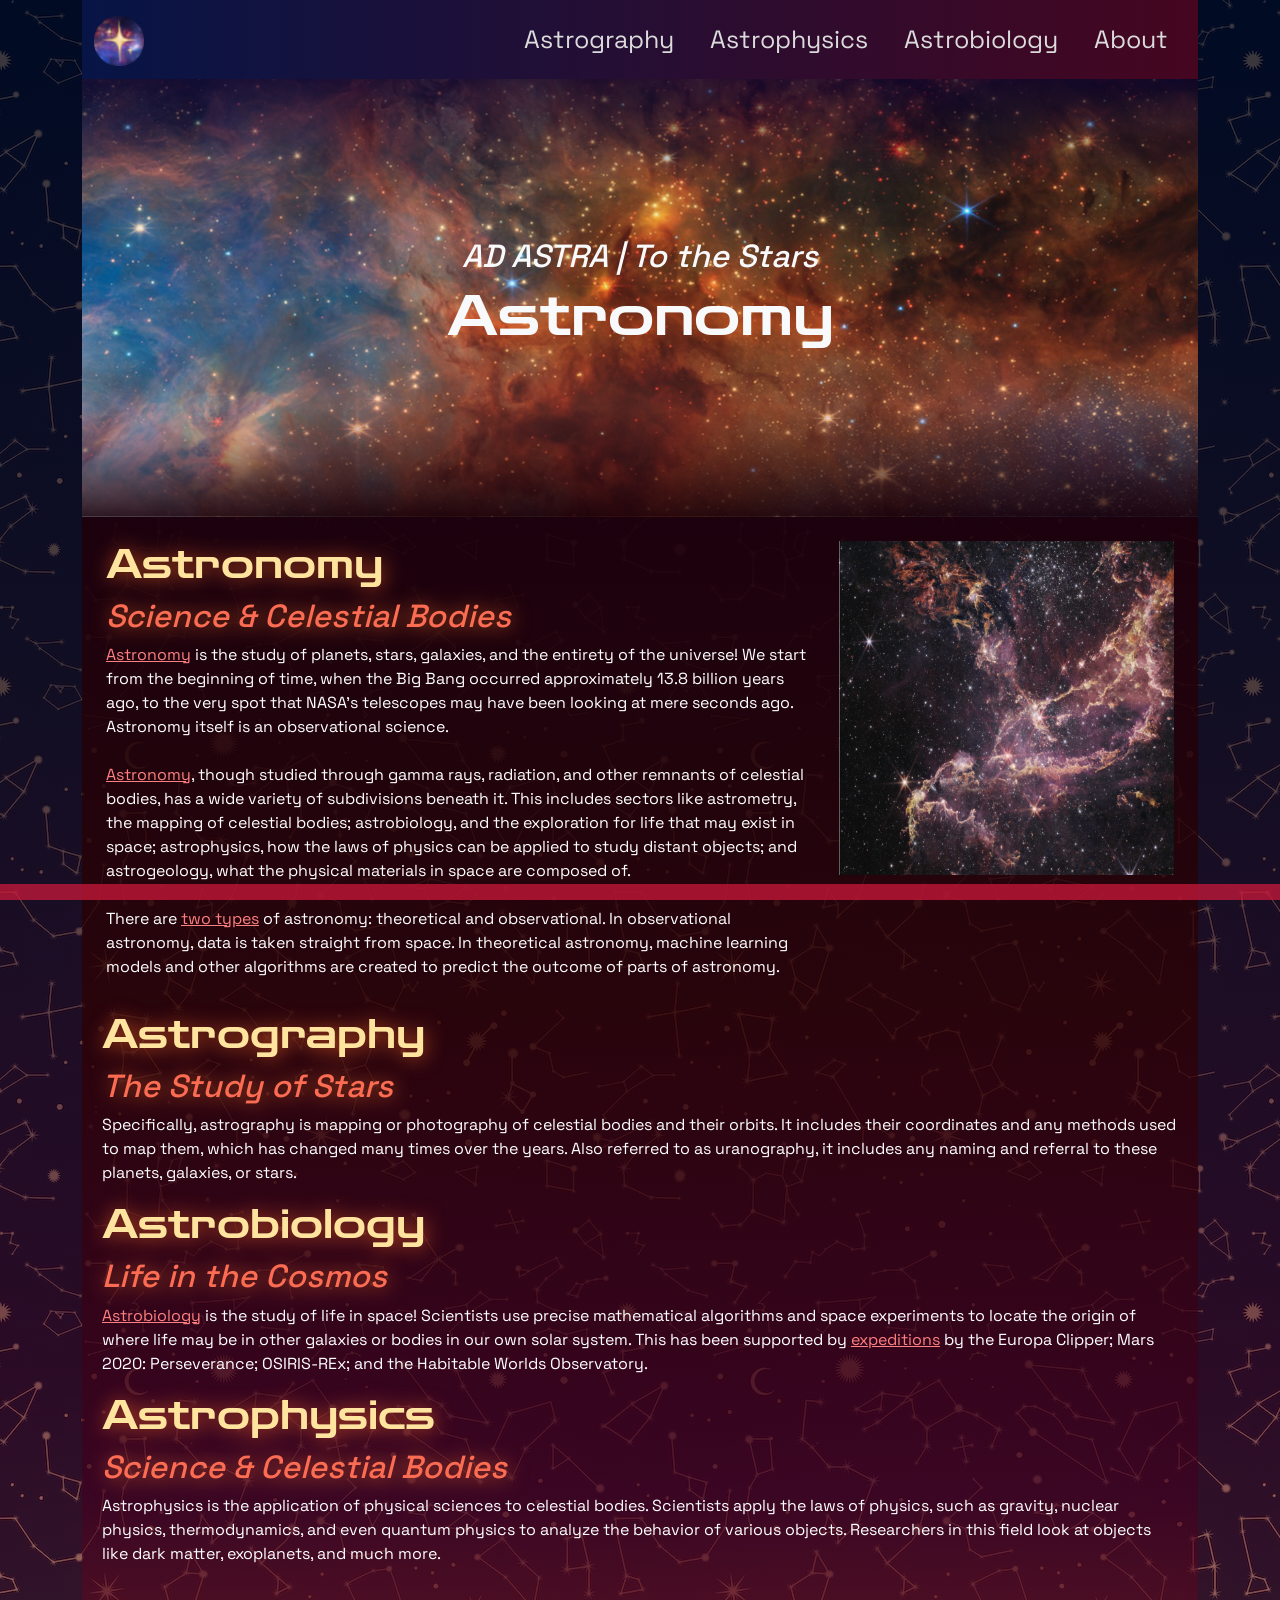
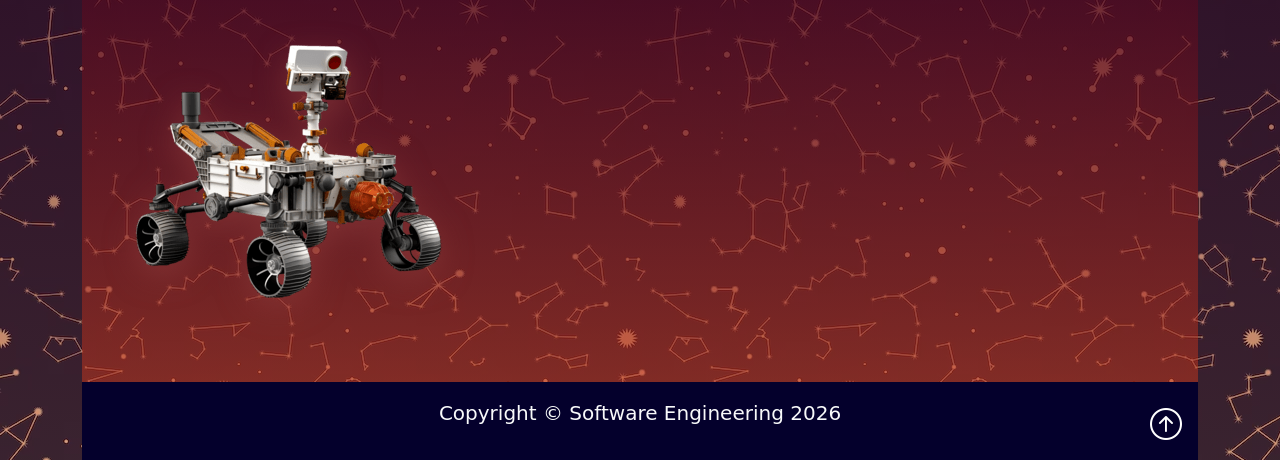
==== index.html @ 617a134c "Editing css again" ====
<!doctype html>
<html lang="en">

<head>
  <!--Basic Head Information-->
  <meta charset="UTF-8" />
  <meta name="viewport" content="width=device-width, initial-scale=1" />
  <title>AD ASTRA | Astronomy</title>

  <link href="https://cdn.jsdelivr.net/npm/bootstrap@5.3.8/dist/css/bootstrap.min.css" rel="stylesheet"
    integrity="sha384-sRIl4kxILFvY47J16cr9ZwB07vP4J8+LH7qKQnuqkuIAvNWLzeN8tE5YBujZqJLB" crossorigin="anonymous" />

  <link rel="stylesheet" href="https://cdn.jsdelivr.net/npm/bootstrap-icons@1.13.1/font/bootstrap-icons.min.css" />
  <link rel="stylesheet" href="css/main.css" />
  <link rel="stylesheet" href="css/fonts.css" />
  <link rel="icon" type="image/x-icon" href="img/main/favicon.png" />

  <script src="https://cdn.jsdelivr.net/npm/bootstrap@5.3.8/dist/js/bootstrap.bundle.min.js"
    integrity="sha384-FKyoEForCGlyvwx9Hj09JcYn3nv7wiPVlz7YYwJrWVcXK/BmnVDxM+D2scQbITxI"
    crossorigin="anonymous"></script>
</head>

<body class="body">
  <div class="container-lg min-vh-100">
    <header>
      <!--Navbar-->
      <nav class="navbar navbar-expand-lg nav-background-color" data-bs-theme="dark">
        <div class="container">
          <a href="index.html" class="navbar-brand">
            <!-- Website Brand -->
            <img src="img/main/favicon.png" alt="Ad Astra Logo" class="d-inline-block align-text-top" height="50" />
          </a>

          <!-- Hamburger Menu Button-->
          <button class="navbar-toggler" type="button" data-bs-toggle="collapse" data-bs-target="#navmenu">
            <span class="navbar-toggler-icon"> </span>
          </button>

          <!-- Collapble navbar menu with custom hover underline CSS animation-->
          <div class="collapse navbar-collapse" id="navmenu">
            <!-- Links to hamburger -->
            <ul class="navbar-nav ms-auto">
              <!-- ms auto provides auto margin spacing -->
              <li class="nav-item">
                <a href="star.html" class="nav-link hover-underline-animation nav-menu-item">Astrography</a>
              </li>
              <li class="nav-item">
                <a href="phys.html" class="nav-link hover-underline-animation nav-menu-item">Astrophysics</a>
              </li>
              <li class="nav-item">
                <a href="bio.html" class="nav-link hover-underline-animation nav-menu-item">Astrobiology</a>
              </li>
              <li class="nav-item">
                <a href="about.html" class="nav-link hover-underline-animation nav-menu-item">About</a>
              </li>
            </ul>
          </div>
        </div>
      </nav>
    </header>
    <section class="showcase text-light p-2 text-center hero-image">
      <div class="container">
        <div class="row">
          <div class="col-sm-0 p-0 d-flex align-items-center">
            <div class="container" style="margin: 150px">
              <h2 class="general"><em>AD ASTRA | To the Stars</em></h2>
              <h1 class="display-4 title">Astronomy</h1>
            </div>
          </div>
        </div>
      </div>
    </section>
    <!--Content (information)-->
    <section class="content boxy overview text-dark p-2 text-left">
      <div class="container">
        <div class="row">
          <div class="col-sm-8 p-3">
            <h1 class="subtitle">Astronomy</h1>
            <h2 class="subtitle"><em>Science & Celestial Bodies</em></h2>
            <p class="overview-right-padding general">
              <a href="https://astronomy.osu.edu/undergraduates/prospective/what-astronomy" target="_blank"
                rel="noopener noreferrer">Astronomy</a>
              is the study of planets, stars, galaxies, and the entirety of
              the universe! We start from the beginning of time, when the Big
              Bang occurred approximately 13.8 billion years ago, to the very
              spot that NASA’s telescopes may have been looking at mere
              seconds ago. Astronomy itself is an observational science.
              <br /><br />
              <a href="https://earthhow.com/what-is-astronomy/" target="_blank" rel="noopener noreferrer">Astronomy</a>,
              though studied through gamma rays, radiation, and other
              remnants of celestial bodies, has a wide variety of subdivisions
              beneath it. This includes sectors like astrometry, the mapping
              of celestial bodies; astrobiology, and the exploration for life
              that may exist in space; astrophysics, how the laws of physics
              can be applied to study distant objects; and astrogeology, what
              the physical materials in space are composed of. <br /><br />
              There are
              <a href="https://www.ebsco.com/research-starters/astronomy-and-astrophysics/astronomy/" target="_blank"
                rel="noopener noreferrer">two types</a>
              of astronomy: theoretical and observational. In observational
              astronomy, data is taken straight from space. In theoretical
              astronomy, machine learning models and other algorithms are
              created to predict the outcome of parts of astronomy.
            </p>
          </div>
          <div class="col-sm-4 p-3">
            <img src="img/main/astr_img.png" alt="NGC 346 Hubble and Webb Observations" class="img-fluid" />
          </div>
        </div>
        <div class="row astrography">
          <h1 class="subtitle">Astrography</h1>
          <h2 class="subtitle"><em>The Study of Stars</em></h2>
          <p class="general">
            Specifically, astrography is mapping or photography of celestial
            bodies and their orbits. It includes their coordinates and any
            methods used to map them, which has changed many times over the
            years. Also referred to as uranography, it includes any naming and
            referral to these planets, galaxies, or stars.
          </p>
        </div>
        <div class="row astrobiology">
          <h1 class="subtitle">Astrobiology</h1>
          <h2 class="subtitle"><em>Life in the Cosmos</em></h2>
          <p class="general">
            <a href="https://astrobiology.nasa.gov/about/" target="_blank" rel="noopener noreferrer">Astrobiology</a>
            is the study of life in space! Scientists use precise mathematical
            algorithms and space experiments to locate the origin of where
            life may be in other galaxies or bodies in our own solar system.
            This has been supported by
            <a href="https://science.nasa.gov/astrobiology/" target="_blank" rel="noopener noreferrer">expeditions</a>
            by the Europa Clipper; Mars 2020: Perseverance; OSIRIS-REx; and
            the Habitable Worlds Observatory.
          </p>
        </div>
        <div class="row astrophysics">
          <h1 class="subtitle">Astrophysics</h1>
          <h2 class="subtitle"><em>Science & Celestial Bodies</em></h2>
          <p class="general">
            Astrophysics is the application of physical sciences to celestial
            bodies. Scientists apply the laws of physics, such as gravity,
            nuclear physics, thermodynamics, and even quantum physics to
            analyze the behavior of various objects. Researchers in this field
            look at objects like dark matter, exoplanets, and much more.
          </p>
        </div>
        <div class="row">
          <div class="col-sm-8 p-3">
            <img src="img/main/rover.png" alt="NGC 346 Hubble and Webb Observations" class="img-fluid rover" />
          </div>
        </div>
      </div>
    </section>
    <footer class="p-3 footer text-light text-center position-relative">
      <div class="container">
        <p class="lead">Copyright &copy; Software Engineering 2026</p>
        <a href="#" class="position-absolute bottom-0 end-0 p-3">
          <i class="bi bi-arrow-up-circle h2 text-white"></i>
        </a>
      </div>
    </footer>
  </div>
</body>

</html>
---- css/main.css ----
.about {
  margin: auto;
  background-color: white;
  border: 1px solid white;
  transition:
    transform 0.3s ease,
    box-shadow 0.3s ease;
}
.about:hover {
  transform: translateY(-8px);
  box-shadow: 0 18px 5px rgba(24, 3, 98, 0.425);
}

.about-team {
  color: #31183e;
  background-color: #5b14ab33;
}

.about-us {
  background-color: #f0e5f7;
}

body {
  background-color: #dbdbdb;
}

nav {
  background: linear-gradient(90deg, #071546, #450620);
  color: #dbdbdb;
}

.nav-menu-item {
  /* navbar link text properties */
  font-size: 25px;
  margin-left: 10px;
  margin-right: 10px;
  color: #dbdbdb;
  font-family:
    Space Grotesk,
    monospace;
}

.nav-menu-item:hover {
  color: white;
}

/* Animations */
#chart-wrapper {
  margin: auto;
  padding: 10px;
  min-height: 400px;
  background-color: whitesmoke !important;
  justify-content: center;
  align-items: center;
}

.hover-underline-animation {
  display: inline-block;
  position: relative;
  color: #dbdbdb;
}

.hover-underline-animation:after {
  content: "";
  position: absolute;
  width: 100%;
  transform: scaleX(0);
  height: 2px;
  bottom: 0;
  left: 0;
  background-color: #eae6e6;
  color: #dbdbdb;
  /*transform-origin: bottom right;*/
  transition: transform 0.35s ease-out;
}

.hover-underline-animation:hover:after {
  transform: scaleX(1);
  /*transform-origin: bottom left;*/
}

.hero-image {
  background-image:
    linear-gradient(
      180deg,
      rgba(9, 0, 45, 0.738),
      rgba(9, 0, 45, 0.074),
      rgba(9, 0, 45, 0.056),
      rgba(249, 96, 96, 0.219),
      rgba(26, 0, 10, 0.89)
    ),
    url("../img/main/hero_main.png");
  background-position: center;
  background-color: rgb(63, 0, 210);
}

.body {
  background-color: rgb(18, 0, 60);
  background-image:
    linear-gradient(
      rgba(0, 4, 31, 0.75),
      rgba(22, 8, 30, 0.742),
      rgba(64, 0, 32, 0.65),
      rgba(176, 41, 41, 0.317)
    ),
    url("../img/main/back.png");
}

.boxy {
  background-image: linear-gradient(
    rgba(30, 0, 11, 0.89),
    rgba(45, 0, 0, 0.697),
    rgba(64, 0, 32, 0.65),
    rgba(200, 54, 28, 0.5)
  );
}

h1.title {
    filter: drop-shadow(1px 1px 10px #ff6725b6);
}

h1.subtitle {
  color: rgb(255, 228, 159);
  filter: drop-shadow(1px 1px 10px #ff6725b6);
}

h2.subtitle {
    font-family: Space Grotesk, 'Courier New', Courier, monospace;
    color: rgb(251, 108, 83);
    filter: drop-shadow(1px 1px 10px #ff7125b6);
}

p.general {
  color: white;
}

.footer {
  background-color: rgb(4, 0, 44);
}

.gradient {
  background: linear-gradient(180deg, #dbdbdb, rgb(4, 0, 44));
}

.rover {
  filter: drop-shadow(0px 10px 15px rgba(139, 56, 56, 0.637));
}

footer::after {
  content: "";
  height: 1em;
  width: 100%;
  background: #cf183ab9;
  left: 0;
  bottom: 0;
  position: fixed;
  animation: expand;
  animation-timeline: scroll();
}

@keyframes expand {
  from {
    width: 0%;
  }
  to {
    width: 100%;
  }
}
---- css/fonts.css ----
@font-face {
    font-family: Space Grotesk;
    src: url("../assets/Text.ttf");

}

@font-face {
    font-family: BBH Bartle;
    src: url("../assets/Head.ttf");
}

@font-face {
    font-family: Zen Dots;
    src: url("../assets/Text2.ttf");
}

.title {
    font-family: Zen Dots, Space Grotesk, 'Gill Sans', 'Gill Sans MT', Calibri, 'Trebuchet MS', sans-serif;
}

.subtitle {
    font-family: Zen Dots,Space Grotesk, 'Gill Sans', 'Gill Sans MT', Calibri, 'Trebuchet MS', sans-serif;
}


::selection{
    background: rgba(51, 146, 255, 0.712);
}

.general {
    font-family: Space Grotesk, 'Courier New', Courier, monospace;
}

a {
    color:rgb(254, 128, 128);
}

/*began working on font file, add a blobby font for headings 
and a sharper grotesk font for main text, 
look on google fonts at home and add*/
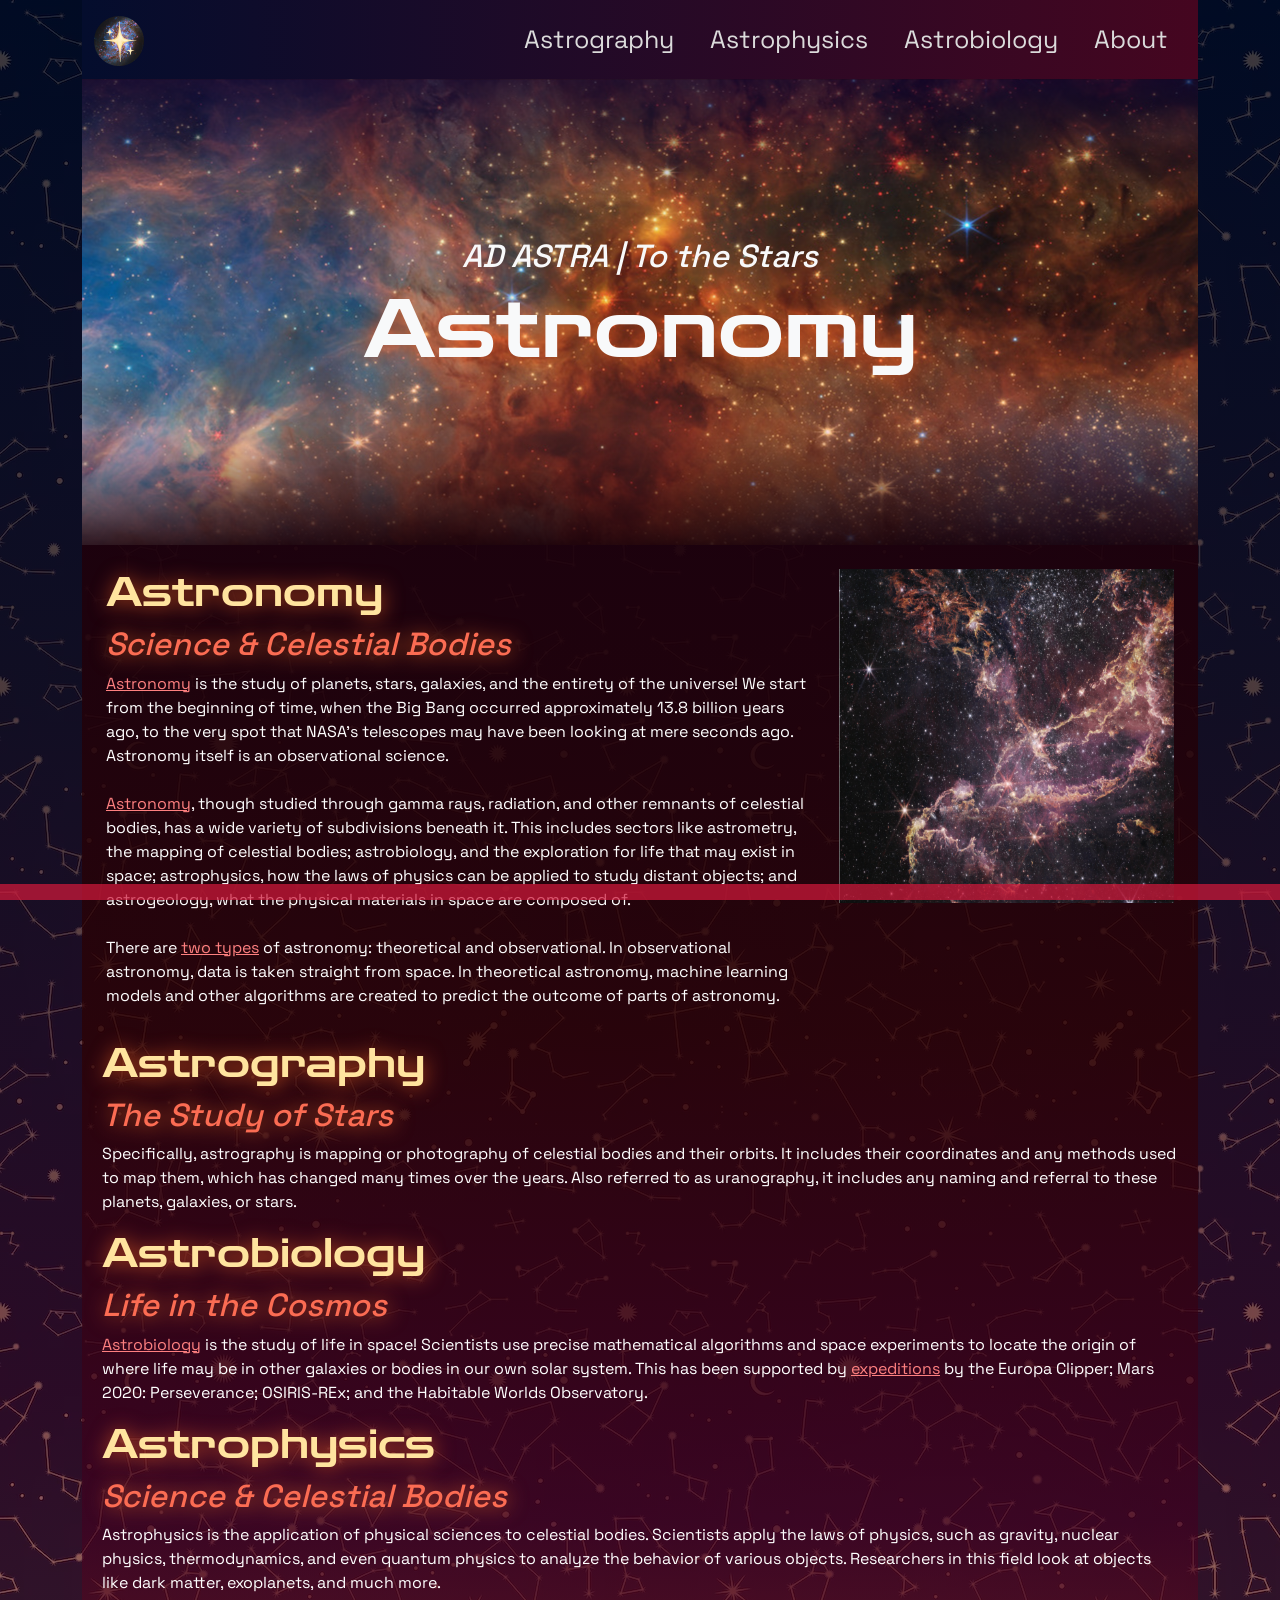
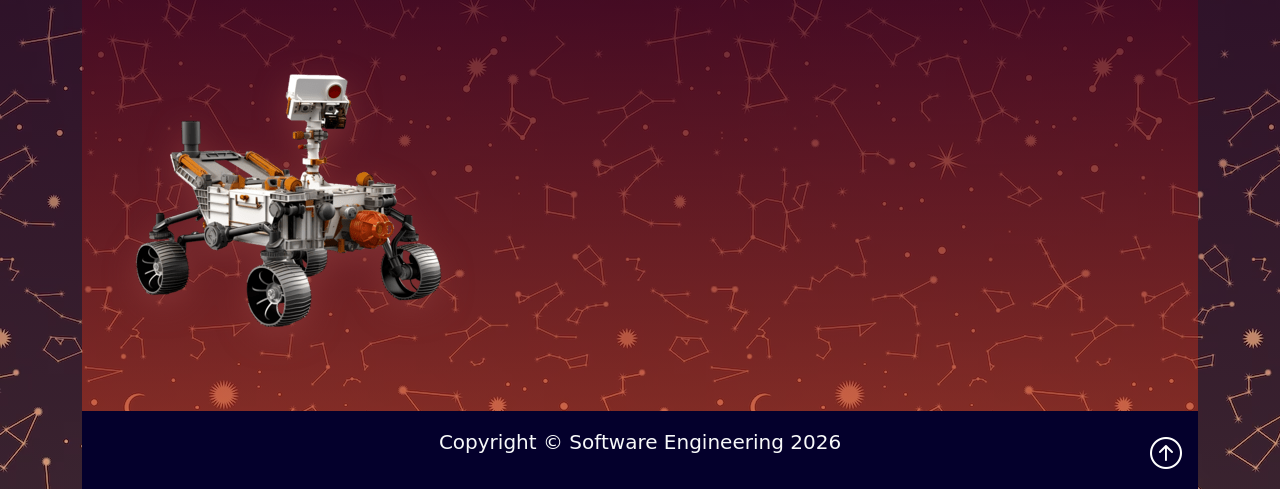
==== commit ad3baf5c: "Added glowy css and changed icons" ====
--- a/index.html
+++ b/index.html
@@ -63,8 +63,8 @@
         <div class="row">
           <div class="col-sm-0 p-0 d-flex align-items-center">
             <div class="container" style="margin: 150px">
-              <h2 class="general"><em>AD ASTRA | To the Stars</em></h2>
-              <h1 class="display-4 title">Astronomy</h1>
+              <h2 class="general topper"><em>AD ASTRA | To the Stars</em></h2>
+              <h1 class="display-4 title topper colour">Astronomy</h1>
             </div>
           </div>
         </div>
--- a/css/main.css
+++ b/css/main.css
@@ -25,7 +25,7 @@
 }
 
 nav {
-  background: linear-gradient(90deg, #071546, #450620);
+  background: linear-gradient(90deg, #040d2d, #450620);
   color: #dbdbdb;
 }
 
@@ -38,6 +38,15 @@
   font-family:
     Space Grotesk,
     monospace;
+}
+
+.nav-menu-item:hover {
+  color: white;
+  filter: drop-shadow(1px 1px 5px gold);
+}
+
+.hero {
+  text-align: center;
 }
 
 .nav-menu-item:hover {
@@ -116,7 +125,7 @@
 }
 
 h1.title {
-    filter: drop-shadow(1px 1px 10px #ff6725b6);
+  filter: drop-shadow(1px 1px 10px #ff6725b6);
 }
 
 h1.subtitle {
@@ -125,9 +134,13 @@
 }
 
 h2.subtitle {
-    font-family: Space Grotesk, 'Courier New', Courier, monospace;
-    color: rgb(251, 108, 83);
-    filter: drop-shadow(1px 1px 10px #ff7125b6);
+  font-family:
+    Space Grotesk,
+    "Courier New",
+    Courier,
+    monospace;
+  color: rgb(251, 108, 83);
+  filter: drop-shadow(1px 1px 10px #ff7125b6);
 }
 
 p.general {
@@ -167,5 +180,17 @@
   }
 }
 
+@media (max-width: 900px) {
+  .topper {
+    text-align: center;
+    margin-left: -45px;
+    margin-right: 0;
+    box-sizing: border-box;
+  }
+}
 
-
+@media (min-width: 1000px) {
+  h1.topper {
+    font-size: 5em;
+  }
+}
--- a/css/fonts.css
+++ b/css/fonts.css
@@ -1,40 +1,67 @@
 @font-face {
-    font-family: Space Grotesk;
-    src: url("../assets/Text.ttf");
+  font-family: Space Grotesk;
+  src: url("../assets/Text.ttf");
+}
 
+.navbar-toggler-icon {
+  background-image: url("../assets/stars.svg");
+  filter: invert(100%);
+}
+
+.navbar-toggler-icon:hover {
+  filter: drop-shadow(1px 1px 20px gold);
+  background-image: url("../assets/stars.svg");
+  filter: invert(100%);
 }
 
 @font-face {
-    font-family: BBH Bartle;
-    src: url("../assets/Head.ttf");
+  font-family: BBH Bartle;
+  src: url("../assets/Head.ttf");
 }
 
 @font-face {
-    font-family: Zen Dots;
-    src: url("../assets/Text2.ttf");
+  font-family: Zen Dots;
+  src: url("../assets/Text2.ttf");
 }
 
 .title {
-    font-family: Zen Dots, Space Grotesk, 'Gill Sans', 'Gill Sans MT', Calibri, 'Trebuchet MS', sans-serif;
+  font-family:
+    Zen Dots,
+    Space Grotesk,
+    "Gill Sans",
+    "Gill Sans MT",
+    Calibri,
+    "Trebuchet MS",
+    sans-serif;
 }
 
 .subtitle {
-    font-family: Zen Dots,Space Grotesk, 'Gill Sans', 'Gill Sans MT', Calibri, 'Trebuchet MS', sans-serif;
+  font-family:
+    Zen Dots,
+    Space Grotesk,
+    "Gill Sans",
+    "Gill Sans MT",
+    Calibri,
+    "Trebuchet MS",
+    sans-serif;
 }
 
-
-::selection{
-    background: rgba(51, 146, 255, 0.712);
+::selection {
+  background: rgba(51, 146, 255, 0.712);
 }
 
 .general {
-    font-family: Space Grotesk, 'Courier New', Courier, monospace;
+  font-family:
+    Space Grotesk,
+    "Courier New",
+    Courier,
+    monospace;
 }
 
 a {
-    color:rgb(254, 128, 128);
+  color: rgb(254, 128, 128);
 }
 
 /*began working on font file, add a blobby font for headings 
 and a sharper grotesk font for main text, 
-look on google fonts at home and add*/+look on google fonts at home and add*/
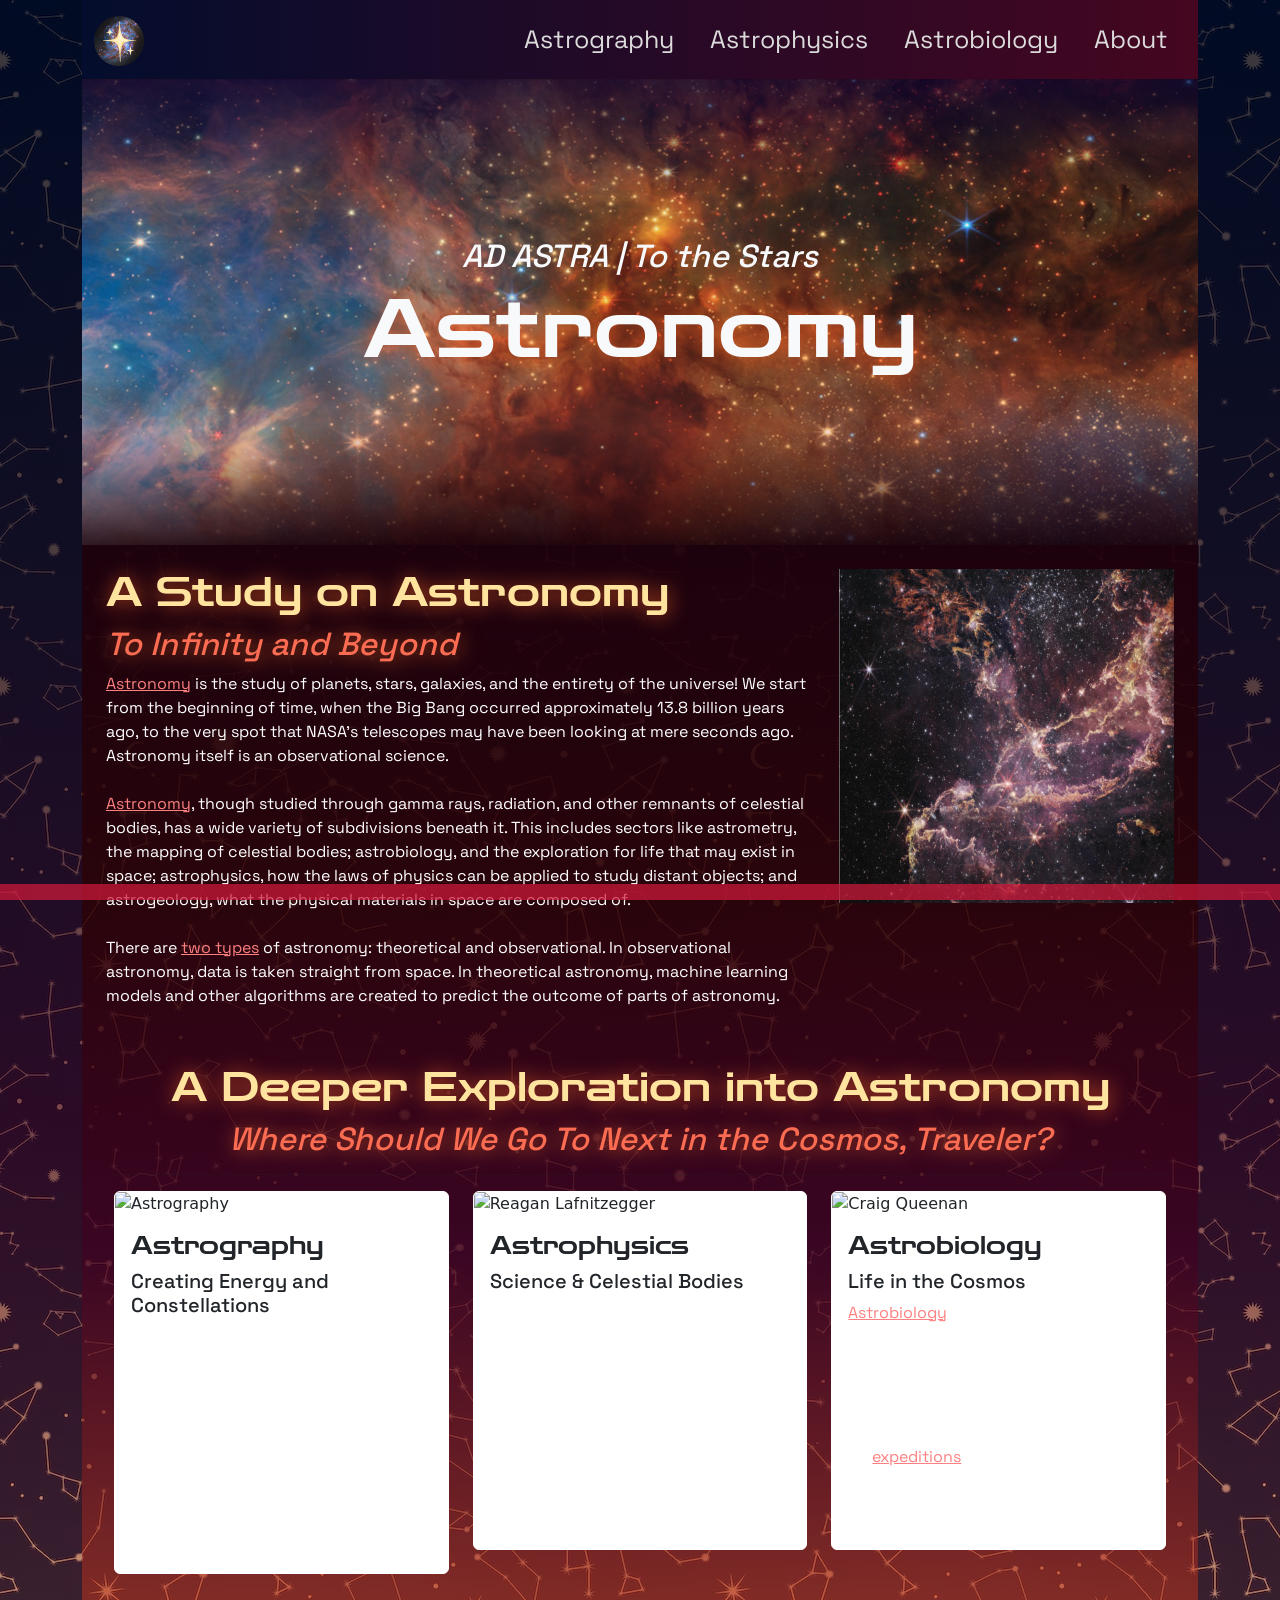
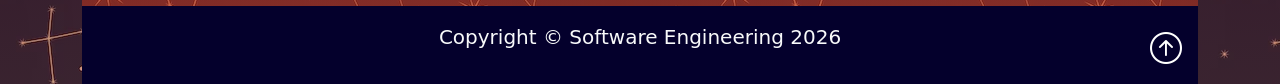
==== commit a45798f1: "Fixed text into containers" ====
--- a/index.html
+++ b/index.html
@@ -1,164 +1,266 @@
 <!doctype html>
 <html lang="en">
-
-<head>
-  <!--Basic Head Information-->
-  <meta charset="UTF-8" />
-  <meta name="viewport" content="width=device-width, initial-scale=1" />
-  <title>AD ASTRA | Astronomy</title>
-
-  <link href="https://cdn.jsdelivr.net/npm/bootstrap@5.3.8/dist/css/bootstrap.min.css" rel="stylesheet"
-    integrity="sha384-sRIl4kxILFvY47J16cr9ZwB07vP4J8+LH7qKQnuqkuIAvNWLzeN8tE5YBujZqJLB" crossorigin="anonymous" />
-
-  <link rel="stylesheet" href="https://cdn.jsdelivr.net/npm/bootstrap-icons@1.13.1/font/bootstrap-icons.min.css" />
-  <link rel="stylesheet" href="css/main.css" />
-  <link rel="stylesheet" href="css/fonts.css" />
-  <link rel="icon" type="image/x-icon" href="img/main/favicon.png" />
-
-  <script src="https://cdn.jsdelivr.net/npm/bootstrap@5.3.8/dist/js/bootstrap.bundle.min.js"
-    integrity="sha384-FKyoEForCGlyvwx9Hj09JcYn3nv7wiPVlz7YYwJrWVcXK/BmnVDxM+D2scQbITxI"
-    crossorigin="anonymous"></script>
-</head>
-
-<body class="body">
-  <div class="container-lg min-vh-100">
-    <header>
-      <!--Navbar-->
-      <nav class="navbar navbar-expand-lg nav-background-color" data-bs-theme="dark">
-        <div class="container">
-          <a href="index.html" class="navbar-brand">
-            <!-- Website Brand -->
-            <img src="img/main/favicon.png" alt="Ad Astra Logo" class="d-inline-block align-text-top" height="50" />
-          </a>
-
-          <!-- Hamburger Menu Button-->
-          <button class="navbar-toggler" type="button" data-bs-toggle="collapse" data-bs-target="#navmenu">
-            <span class="navbar-toggler-icon"> </span>
-          </button>
-
-          <!-- Collapble navbar menu with custom hover underline CSS animation-->
-          <div class="collapse navbar-collapse" id="navmenu">
-            <!-- Links to hamburger -->
-            <ul class="navbar-nav ms-auto">
-              <!-- ms auto provides auto margin spacing -->
-              <li class="nav-item">
-                <a href="star.html" class="nav-link hover-underline-animation nav-menu-item">Astrography</a>
-              </li>
-              <li class="nav-item">
-                <a href="phys.html" class="nav-link hover-underline-animation nav-menu-item">Astrophysics</a>
-              </li>
-              <li class="nav-item">
-                <a href="bio.html" class="nav-link hover-underline-animation nav-menu-item">Astrobiology</a>
-              </li>
-              <li class="nav-item">
-                <a href="about.html" class="nav-link hover-underline-animation nav-menu-item">About</a>
-              </li>
-            </ul>
+  <head>
+    <!--Basic Head Information-->
+    <meta charset="UTF-8" />
+    <meta name="viewport" content="width=device-width, initial-scale=1" />
+    <title>AD ASTRA | Astronomy</title>
+
+    <link
+      href="https://cdn.jsdelivr.net/npm/bootstrap@5.3.8/dist/css/bootstrap.min.css"
+      rel="stylesheet"
+      integrity="sha384-sRIl4kxILFvY47J16cr9ZwB07vP4J8+LH7qKQnuqkuIAvNWLzeN8tE5YBujZqJLB"
+      crossorigin="anonymous"
+    />
+
+    <link
+      rel="stylesheet"
+      href="https://cdn.jsdelivr.net/npm/bootstrap-icons@1.13.1/font/bootstrap-icons.min.css"
+    />
+    <link rel="stylesheet" href="css/main.css" />
+    <link rel="stylesheet" href="css/fonts.css" />
+    <link rel="icon" type="image/x-icon" href="img/main/favicon.png" />
+
+    <script
+      src="https://cdn.jsdelivr.net/npm/bootstrap@5.3.8/dist/js/bootstrap.bundle.min.js"
+      integrity="sha384-FKyoEForCGlyvwx9Hj09JcYn3nv7wiPVlz7YYwJrWVcXK/BmnVDxM+D2scQbITxI"
+      crossorigin="anonymous"
+    ></script>
+  </head>
+
+  <body class="body">
+    <div class="container-lg min-vh-100">
+      <header>
+        <!--Navbar-->
+        <nav
+          class="navbar navbar-expand-lg nav-background-color"
+          data-bs-theme="dark"
+        >
+          <div class="container">
+            <a href="index.html" class="navbar-brand">
+              <!-- Website Brand -->
+              <img
+                src="img/main/favicon.png"
+                alt="Ad Astra Logo"
+                class="d-inline-block align-text-top"
+                height="50"
+              />
+            </a>
+
+            <!-- Hamburger Menu Button-->
+            <button
+              class="navbar-toggler"
+              type="button"
+              data-bs-toggle="collapse"
+              data-bs-target="#navmenu"
+            >
+              <span class="navbar-toggler-icon"> </span>
+            </button>
+
+            <!-- Collapble navbar menu with custom hover underline CSS animation-->
+            <div class="collapse navbar-collapse" id="navmenu">
+              <!-- Links to hamburger -->
+              <ul class="navbar-nav ms-auto">
+                <!-- ms auto provides auto margin spacing -->
+                <li class="nav-item">
+                  <a
+                    href="star.html"
+                    class="nav-link hover-underline-animation nav-menu-item"
+                    >Astrography</a
+                  >
+                </li>
+                <li class="nav-item">
+                  <a
+                    href="phys.html"
+                    class="nav-link hover-underline-animation nav-menu-item"
+                    >Astrophysics</a
+                  >
+                </li>
+                <li class="nav-item">
+                  <a
+                    href="bio.html"
+                    class="nav-link hover-underline-animation nav-menu-item"
+                    >Astrobiology</a
+                  >
+                </li>
+                <li class="nav-item">
+                  <a
+                    href="about.html"
+                    class="nav-link hover-underline-animation nav-menu-item"
+                    >About</a
+                  >
+                </li>
+              </ul>
+            </div>
+          </div>
+        </nav>
+      </header>
+      <section class="showcase text-light p-2 text-center hero-image">
+        <div class="container">
+          <div class="row">
+            <div class="col-sm-0 p-0 d-flex align-items-center">
+              <div class="container" style="margin: 150px">
+                <h2 class="general topper"><em>AD ASTRA | To the Stars</em></h2>
+                <h1 class="display-4 title topper colour">Astronomy</h1>
+              </div>
+            </div>
           </div>
         </div>
-      </nav>
-    </header>
-    <section class="showcase text-light p-2 text-center hero-image">
-      <div class="container">
-        <div class="row">
-          <div class="col-sm-0 p-0 d-flex align-items-center">
-            <div class="container" style="margin: 150px">
-              <h2 class="general topper"><em>AD ASTRA | To the Stars</em></h2>
-              <h1 class="display-4 title topper colour">Astronomy</h1>
+      </section>
+
+      <!--Content (information)-->
+      <section class="content boxy overview text-dark p-2 text-left">
+        <div class="container">
+          <div class="row">
+            <div class="col-sm-8 p-3">
+              <h1 class="subtitle">A Study on Astronomy</h1>
+              <h2 class="subtitle"><em>To Infinity and Beyond</em></h2>
+              <p class="overview-right-padding general">
+                <a
+                  href="https://astronomy.osu.edu/undergraduates/prospective/what-astronomy"
+                  target="_blank"
+                  rel="noopener noreferrer"
+                  >Astronomy</a
+                >
+                is the study of planets, stars, galaxies, and the entirety of
+                the universe! We start from the beginning of time, when the Big
+                Bang occurred approximately 13.8 billion years ago, to the very
+                spot that NASA’s telescopes may have been looking at mere
+                seconds ago. Astronomy itself is an observational science.
+                <br /><br />
+                <a
+                  href="https://earthhow.com/what-is-astronomy/"
+                  target="_blank"
+                  rel="noopener noreferrer"
+                  >Astronomy</a
+                >, though studied through gamma rays, radiation, and other
+                remnants of celestial bodies, has a wide variety of subdivisions
+                beneath it. This includes sectors like astrometry, the mapping
+                of celestial bodies; astrobiology, and the exploration for life
+                that may exist in space; astrophysics, how the laws of physics
+                can be applied to study distant objects; and astrogeology, what
+                the physical materials in space are composed of. <br /><br />
+                There are
+                <a
+                  href="https://www.ebsco.com/research-starters/astronomy-and-astrophysics/astronomy/"
+                  target="_blank"
+                  rel="noopener noreferrer"
+                  >two types</a
+                >
+                of astronomy: theoretical and observational. In observational
+                astronomy, data is taken straight from space. In theoretical
+                astronomy, machine learning models and other algorithms are
+                created to predict the outcome of parts of astronomy.
+              </p>
+            </div>
+            <div class="col-sm-4 p-3">
+              <img
+                src="img/main/astr_img.png"
+                alt="NGC 346 Hubble and Webb Observations"
+                class="img-fluid"
+              />
             </div>
           </div>
+        <section class="cards-to-reveal">
+        <div class="container">
+          <br />
+          <!--Line break-->
+          <h1 class="subtitle" style="text-align: center;">A Deeper Exploration into Astronomy</h1>
+          <h2 class="subtitle" style="text-align: center;">
+            <em
+              >Where Should We Go To Next in the Cosmos, Traveler?</em
+            >
+          </h2>
+          <hr />
+          <!--Horizontal and vertical line break-->
+
+          <!--Cards organized in a 2x2 table format-->
+          <div class="row row-cols-1 row-cols-lg-3 g-4">
+            <div class="col">
+              <div class="card about">
+                <img
+                  src="img/arisha.jpg"
+                  alt="Astrography"
+                  class="card-img-top"
+                />
+                <div class="card-body">
+                  <h4 class="title">Astrography</h4>
+                  <h5 class="general">Creating Energy and Constellations</h5>
+                  <p class="general">
+              Specifically, astrography is mapping or photography of celestial
+              bodies and their orbits. It includes their coordinates and any
+              methods used to map them, which has changed many times over the
+              years. Also referred to as uranography, it includes any naming and
+              referral to these planets, galaxies, or stars.
+            </p>
+                </div>
+              </div>
+            </div>
+            <div class="col">
+              <div class="card about">
+                <img
+                  src="img/lafnitz.jpg"
+                  alt="Reagan Lafnitzegger"
+                  class="card-img-top"
+                />
+                <div class="card-body">
+                  <h4 class="title">Astrophysics</h4>
+                  <h5 class="general">Science & Celestial Bodies</h5>
+                  <p class="general">
+              Astrophysics is the application of physical sciences to celestial
+              bodies. Scientists apply the laws of physics, such as gravity,
+              nuclear physics, thermodynamics, and even quantum physics to
+              analyze the behavior of various objects. Researchers in this field
+              look at objects like dark matter, exoplanets, and much more.
+            </p>
+                </div>
+              </div>
+            </div>
+            <div class="col">
+              <div class="card about">
+                <img
+                  src="img/queenan.jpg"
+                  alt="Craig Queenan"
+                  class="card-img-top"
+                />
+                <div class="card-body">
+                  <h4 class="title">Astrobiology</h4>
+                  <h5 class="general">Life in the Cosmos</h5>
+                  <p class="general">
+              <a
+                href="https://astrobiology.nasa.gov/about/"
+                target="_blank"
+                rel="noopener noreferrer"
+                >Astrobiology</a
+              >
+              is the study of life in space! Scientists use precise mathematical
+              algorithms and experiments to locate the origin of
+              life in other galaxies or bodies in our own solar system.
+              This has been supported by
+              <a
+                href="https://science.nasa.gov/astrobiology/"
+                target="_blank"
+                rel="noopener noreferrer"
+                >expeditions</a
+              >
+              by the Europa Clipper; Mars 2020: Perseverance; OSIRIS-REx; and Habitable Worlds Observatory.
+            </p>
+                </div>
+              </div>
+            </div>
+          </section>
+          <br>
+
         </div>
-      </div>
-    </section>
-    <!--Content (information)-->
-    <section class="content boxy overview text-dark p-2 text-left">
-      <div class="container">
-        <div class="row">
-          <div class="col-sm-8 p-3">
-            <h1 class="subtitle">Astronomy</h1>
-            <h2 class="subtitle"><em>Science & Celestial Bodies</em></h2>
-            <p class="overview-right-padding general">
-              <a href="https://astronomy.osu.edu/undergraduates/prospective/what-astronomy" target="_blank"
-                rel="noopener noreferrer">Astronomy</a>
-              is the study of planets, stars, galaxies, and the entirety of
-              the universe! We start from the beginning of time, when the Big
-              Bang occurred approximately 13.8 billion years ago, to the very
-              spot that NASA’s telescopes may have been looking at mere
-              seconds ago. Astronomy itself is an observational science.
-              <br /><br />
-              <a href="https://earthhow.com/what-is-astronomy/" target="_blank" rel="noopener noreferrer">Astronomy</a>,
-              though studied through gamma rays, radiation, and other
-              remnants of celestial bodies, has a wide variety of subdivisions
-              beneath it. This includes sectors like astrometry, the mapping
-              of celestial bodies; astrobiology, and the exploration for life
-              that may exist in space; astrophysics, how the laws of physics
-              can be applied to study distant objects; and astrogeology, what
-              the physical materials in space are composed of. <br /><br />
-              There are
-              <a href="https://www.ebsco.com/research-starters/astronomy-and-astrophysics/astronomy/" target="_blank"
-                rel="noopener noreferrer">two types</a>
-              of astronomy: theoretical and observational. In observational
-              astronomy, data is taken straight from space. In theoretical
-              astronomy, machine learning models and other algorithms are
-              created to predict the outcome of parts of astronomy.
-            </p>
-          </div>
-          <div class="col-sm-4 p-3">
-            <img src="img/main/astr_img.png" alt="NGC 346 Hubble and Webb Observations" class="img-fluid" />
-          </div>
+      </section>
+      <footer class="p-3 footer text-light text-center position-relative">
+        <div class="container">
+          <p class="lead">Copyright &copy; Software Engineering 2026</p>
+          <a href="#" class="position-absolute bottom-0 end-0 p-3">
+            <i class="bi bi-arrow-up-circle h2 text-white"></i>
+          </a>
         </div>
-        <div class="row astrography">
-          <h1 class="subtitle">Astrography</h1>
-          <h2 class="subtitle"><em>The Study of Stars</em></h2>
-          <p class="general">
-            Specifically, astrography is mapping or photography of celestial
-            bodies and their orbits. It includes their coordinates and any
-            methods used to map them, which has changed many times over the
-            years. Also referred to as uranography, it includes any naming and
-            referral to these planets, galaxies, or stars.
-          </p>
-        </div>
-        <div class="row astrobiology">
-          <h1 class="subtitle">Astrobiology</h1>
-          <h2 class="subtitle"><em>Life in the Cosmos</em></h2>
-          <p class="general">
-            <a href="https://astrobiology.nasa.gov/about/" target="_blank" rel="noopener noreferrer">Astrobiology</a>
-            is the study of life in space! Scientists use precise mathematical
-            algorithms and space experiments to locate the origin of where
-            life may be in other galaxies or bodies in our own solar system.
-            This has been supported by
-            <a href="https://science.nasa.gov/astrobiology/" target="_blank" rel="noopener noreferrer">expeditions</a>
-            by the Europa Clipper; Mars 2020: Perseverance; OSIRIS-REx; and
-            the Habitable Worlds Observatory.
-          </p>
-        </div>
-        <div class="row astrophysics">
-          <h1 class="subtitle">Astrophysics</h1>
-          <h2 class="subtitle"><em>Science & Celestial Bodies</em></h2>
-          <p class="general">
-            Astrophysics is the application of physical sciences to celestial
-            bodies. Scientists apply the laws of physics, such as gravity,
-            nuclear physics, thermodynamics, and even quantum physics to
-            analyze the behavior of various objects. Researchers in this field
-            look at objects like dark matter, exoplanets, and much more.
-          </p>
-        </div>
-        <div class="row">
-          <div class="col-sm-8 p-3">
-            <img src="img/main/rover.png" alt="NGC 346 Hubble and Webb Observations" class="img-fluid rover" />
-          </div>
-        </div>
-      </div>
-    </section>
-    <footer class="p-3 footer text-light text-center position-relative">
-      <div class="container">
-        <p class="lead">Copyright &copy; Software Engineering 2026</p>
-        <a href="#" class="position-absolute bottom-0 end-0 p-3">
-          <i class="bi bi-arrow-up-circle h2 text-white"></i>
-        </a>
-      </div>
-    </footer>
-  </div>
-</body>
-
-</html>+      </footer>
+    </div>
+  </body>
+</html>
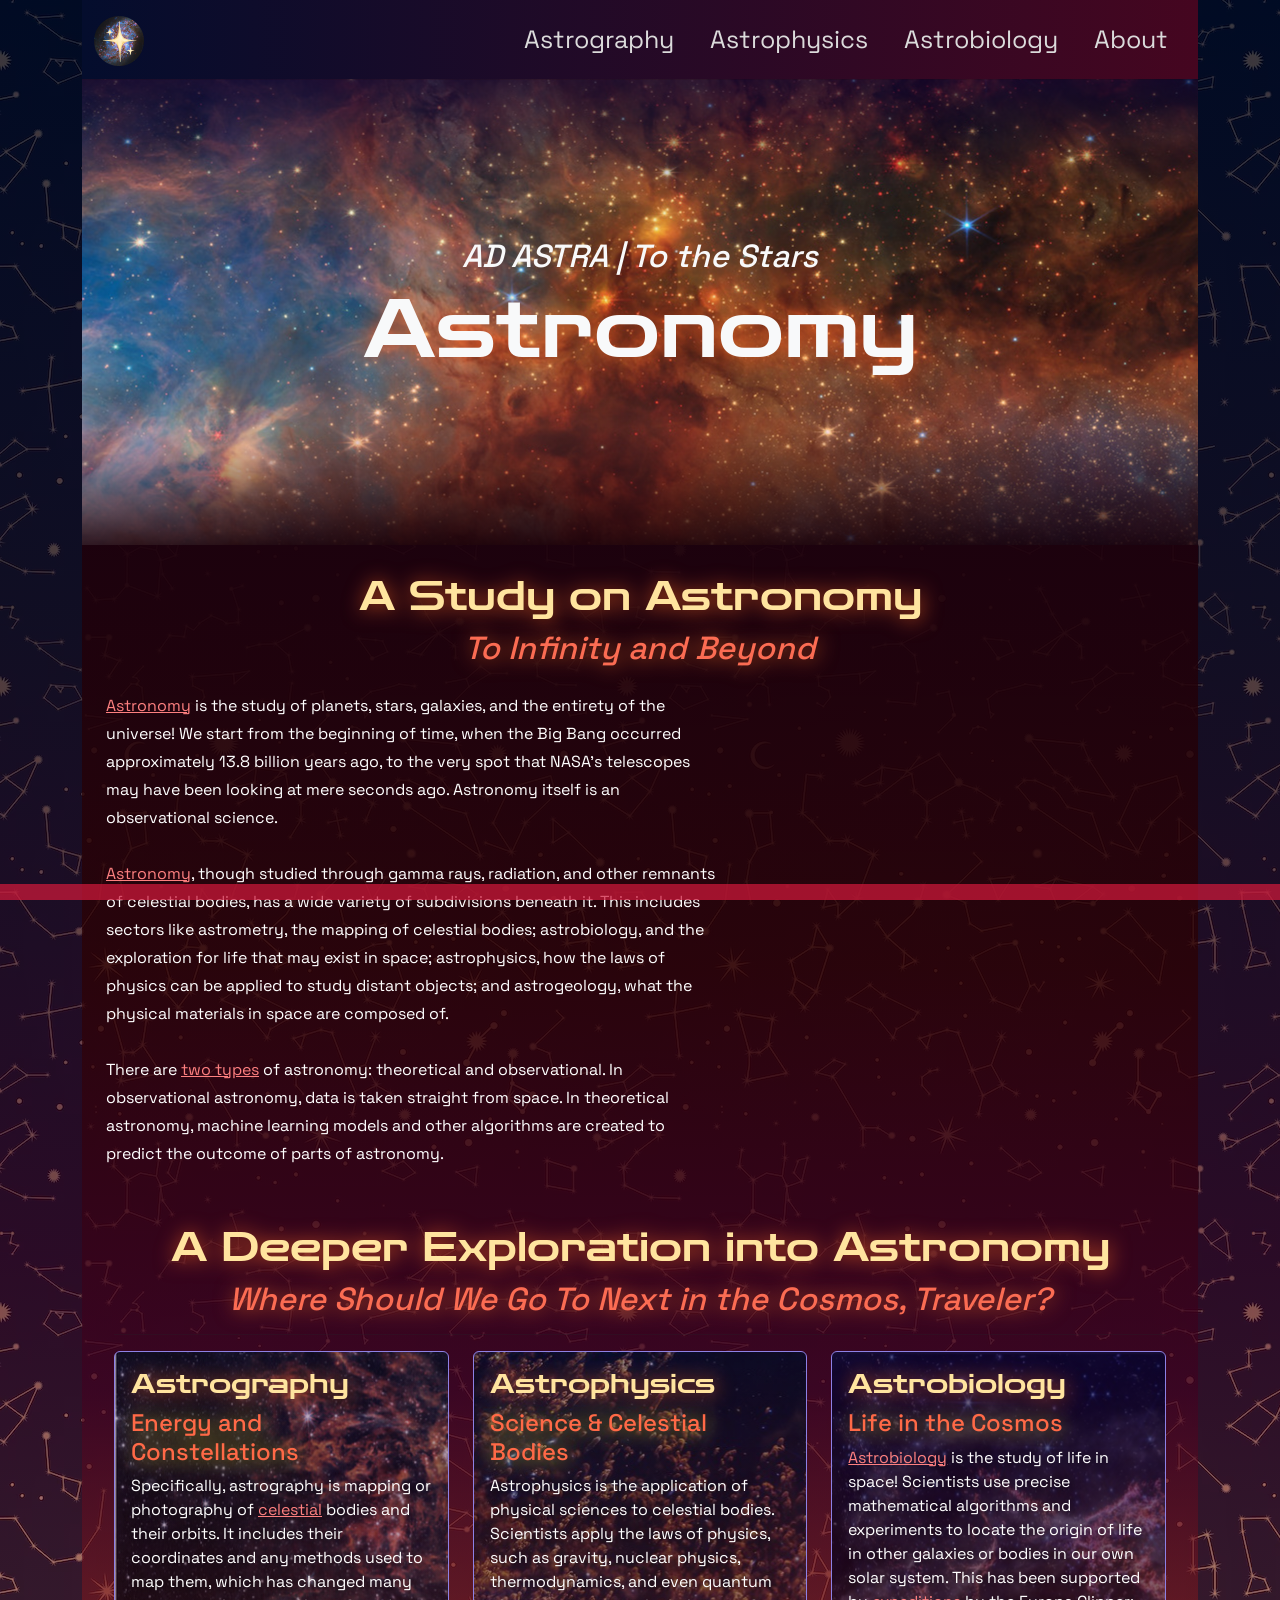
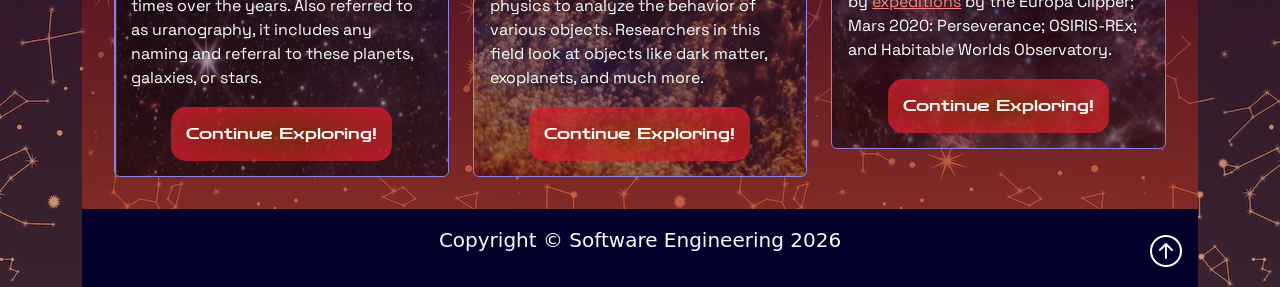
==== commit ed90ae56: "ALmost done with home page rahhhhhhh" ====
--- a/index.html
+++ b/index.html
@@ -112,10 +112,12 @@
       <section class="content boxy overview text-dark p-2 text-left">
         <div class="container">
           <div class="row">
-            <div class="col-sm-8 p-3">
-              <h1 class="subtitle">A Study on Astronomy</h1>
-              <h2 class="subtitle"><em>To Infinity and Beyond</em></h2>
-              <p class="overview-right-padding general">
+            <h1 class="subtitle" style="text-align: center; margin-top: 20px;">A Study on Astronomy</h1>
+              <h2 class="subtitle" style="text-align: center;"><em>To Infinity and Beyond</em></h2>
+            <div class="col-sm-7 p-3">
+          
+              
+              <p class="overview-right-padding general spaced">
                 <a
                   href="https://astronomy.osu.edu/undergraduates/prospective/what-astronomy"
                   target="_blank"
@@ -153,13 +155,7 @@
                 created to predict the outcome of parts of astronomy.
               </p>
             </div>
-            <div class="col-sm-4 p-3">
-              <img
-                src="img/main/astr_img.png"
-                alt="NGC 346 Hubble and Webb Observations"
-                class="img-fluid"
-              />
-            </div>
+            
           </div>
         <section class="cards-to-reveal">
         <div class="container">
@@ -176,37 +172,30 @@
 
           <!--Cards organized in a 2x2 table format-->
           <div class="row row-cols-1 row-cols-lg-3 g-4">
-            <div class="col">
-              <div class="card about">
-                <img
-                  src="img/arisha.jpg"
-                  alt="Astrography"
-                  class="card-img-top"
-                />
+            <div class="col info">
+              <div class="card about astr">
+          
                 <div class="card-body">
                   <h4 class="title">Astrography</h4>
-                  <h5 class="general">Creating Energy and Constellations</h5>
-                  <p class="general">
-              Specifically, astrography is mapping or photography of celestial
+                  <h5 class="general">Energy and Constellations</h5>
+                  <p class="general writing">
+              Specifically, astrography is mapping or photography of <a href="https://www.britannica.com/science/list-of-brightest-stars-2231574" target="_blank">celestial</a>
               bodies and their orbits. It includes their coordinates and any
               methods used to map them, which has changed many times over the
               years. Also referred to as uranography, it includes any naming and
               referral to these planets, galaxies, or stars.
             </p>
                 </div>
+                <div><a href="star.html" class="click-me-twin">Continue Exploring!</a></div>
               </div>
             </div>
             <div class="col">
-              <div class="card about">
-                <img
-                  src="img/lafnitz.jpg"
-                  alt="Reagan Lafnitzegger"
-                  class="card-img-top"
-                />
+              <div class="card about phys">
+                
                 <div class="card-body">
                   <h4 class="title">Astrophysics</h4>
                   <h5 class="general">Science & Celestial Bodies</h5>
-                  <p class="general">
+                  <p class="general writing">
               Astrophysics is the application of physical sciences to celestial
               bodies. Scientists apply the laws of physics, such as gravity,
               nuclear physics, thermodynamics, and even quantum physics to
@@ -214,19 +203,16 @@
               look at objects like dark matter, exoplanets, and much more.
             </p>
                 </div>
+                <div><a href="phys.html" class="click-me-twin">Continue Exploring!</a></div>
               </div>
             </div>
             <div class="col">
-              <div class="card about">
-                <img
-                  src="img/queenan.jpg"
-                  alt="Craig Queenan"
-                  class="card-img-top"
-                />
+              <div class="card about bio">
+                
                 <div class="card-body">
                   <h4 class="title">Astrobiology</h4>
                   <h5 class="general">Life in the Cosmos</h5>
-                  <p class="general">
+                  <p class="general writing">
               <a
                 href="https://astrobiology.nasa.gov/about/"
                 target="_blank"
@@ -246,6 +232,7 @@
               by the Europa Clipper; Mars 2020: Perseverance; OSIRIS-REx; and Habitable Worlds Observatory.
             </p>
                 </div>
+                <div><a href="bio.html" class="click-me-twin">Continue Exploring!</a></div>
               </div>
             </div>
           </section>
--- a/css/main.css
+++ b/css/main.css
@@ -1,23 +1,84 @@
 .about {
   margin: auto;
-  background-color: white;
-  border: 1px solid white;
+  background-color: rgb(26, 0, 60);
+  border: 1px solid rgb(141, 129, 229);
   transition:
     transform 0.3s ease,
     box-shadow 0.3s ease;
 }
 .about:hover {
-  transform: translateY(-8px);
-  box-shadow: 0 18px 5px rgba(24, 3, 98, 0.425);
-}
-
-.about-team {
-  color: #31183e;
-  background-color: #5b14ab33;
-}
-
-.about-us {
-  background-color: #f0e5f7;
+  transform: scale(1.035);
+  box-shadow: 0px 0px 15px rgba(255, 160, 92, 0.656);
+}
+
+h4.title {
+  color: rgb(255, 228, 159);
+  filter: drop-shadow(1px 1px 10px #ff6725b6);
+  font-size: 1.7em;
+}
+
+h5.general {
+  color: rgb(255, 105, 71);
+  filter: drop-shadow(1px 1px 10px #fff425b6);
+  font-size: 1.5em;
+}
+
+.writing {
+  filter: drop-shadow(1px 1px 5px #000000b6);
+}
+
+.click-me-twin {
+  display: block;
+  padding: 15px;
+  background-image: radial-gradient(
+    rgba(155, 53, 6, 0.673),
+    rgba(230, 25, 52, 0.749)
+  );
+  color: rgb(255, 247, 247);
+  margin: -15px auto 15px;
+  border-radius: 15px;
+  border: #450620;
+  text-decoration: none;
+  text-align: center;
+  width: fit-content;
+  font-family:
+    Zen Dots,
+    "Courier New",
+    Courier,
+    monospace;
+}
+
+.click-me-twin:hover{
+  background-image: radial-gradient(
+    rgba(196, 46, 4, 0.673),
+    rgba(255, 76, 100, 0.749)
+  );
+}
+
+.smaller {
+  max-width: 50%;
+  height: auto;
+  filter: drop-shadow(1px 1px 20px #ff4d25cc);
+  margin: 15px auto 15px;
+}
+
+.phys {
+  background-image:
+    linear-gradient(rgba(11, 0, 47, 0.407), rgba(85, 10, 10, 0.555)),
+    url("../img/main/astrophys.png");
+}
+
+.astr {
+  background-image:
+    linear-gradient(rgba(15, 0, 63, 0.289), rgba(92, 9, 20, 0.349)),
+    url("../img/main/astr_img.png");
+}
+
+.bio {
+  background-image:
+    linear-gradient(rgba(15, 0, 63, 0.616), rgba(71, 9, 9, 0.555)),
+    url("../img/main/bio_img.png");
+  align-items: center;
 }
 
 body {
@@ -194,3 +255,11 @@
     font-size: 5em;
   }
 }
+
+.card {
+  filter: box-shadow(1px 1px 15px 15px gold);
+}
+
+.spaced {
+  line-height: 1.75em;;
+}
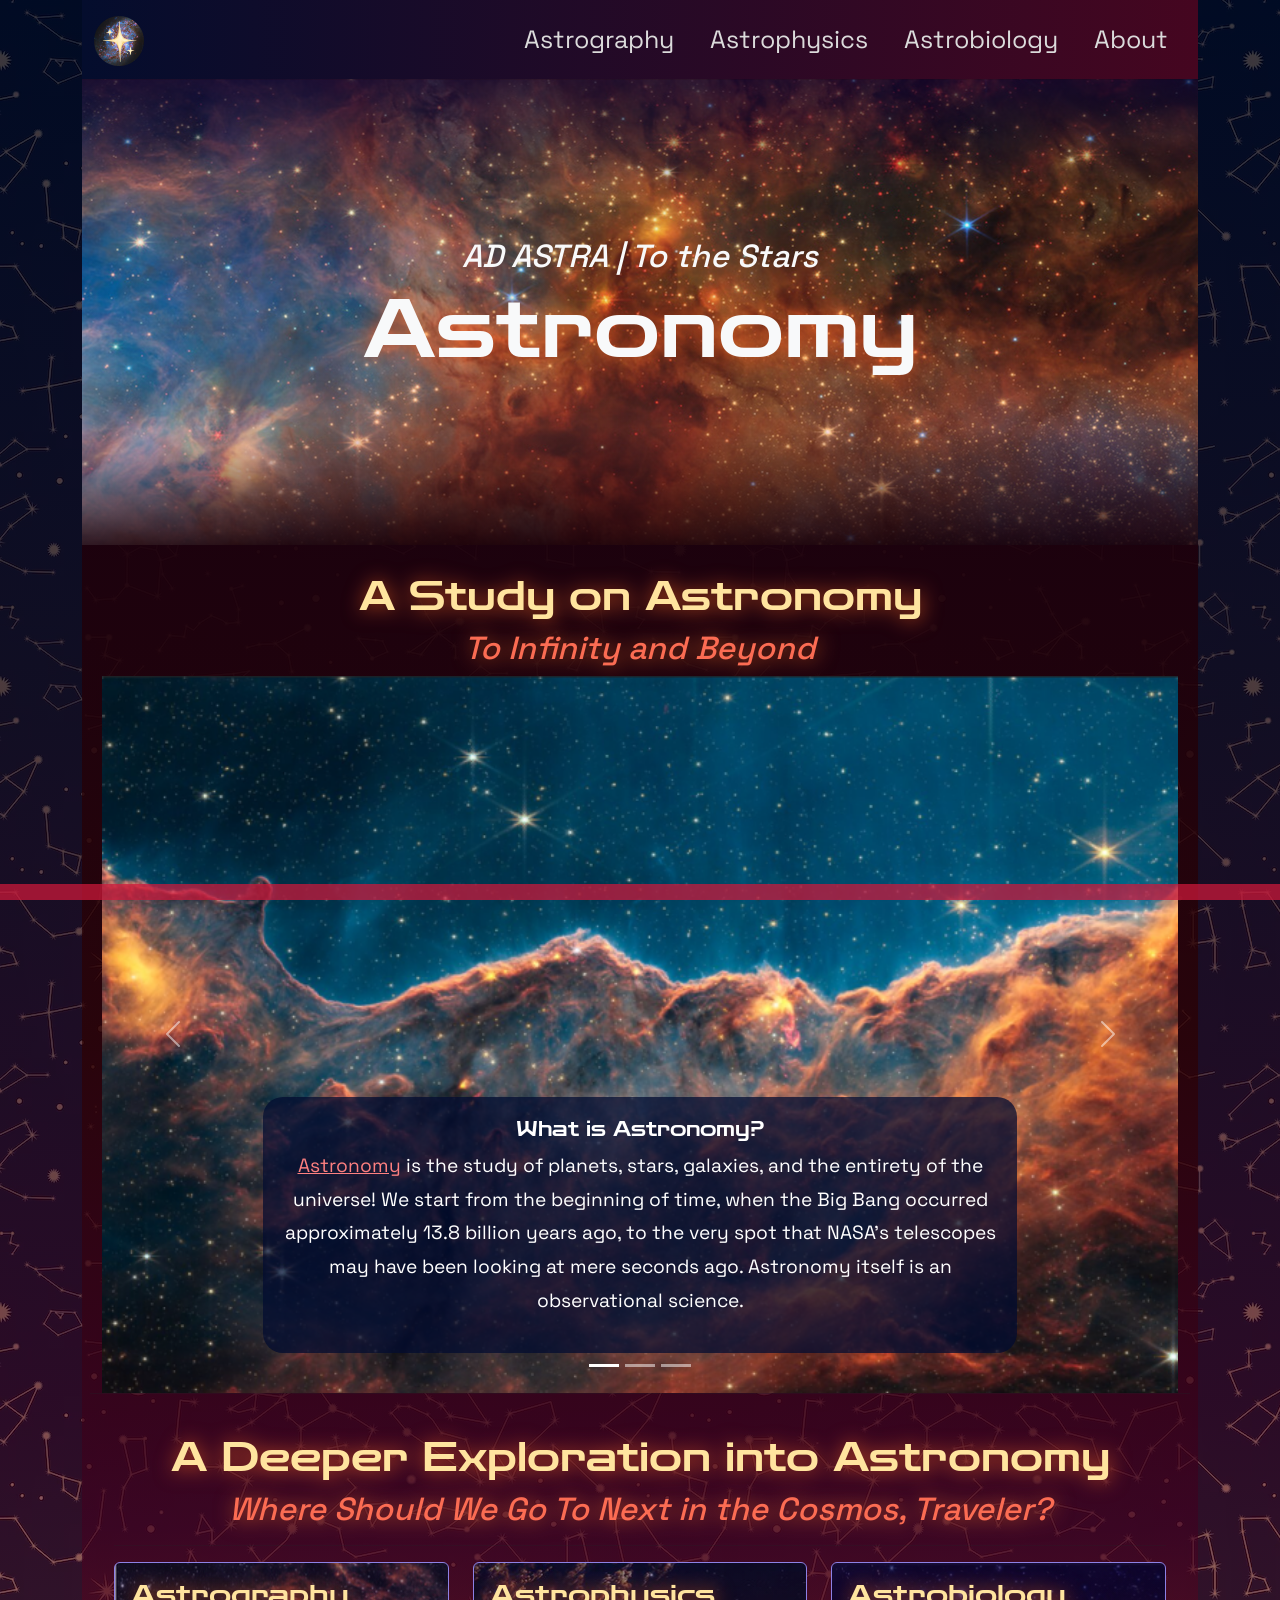
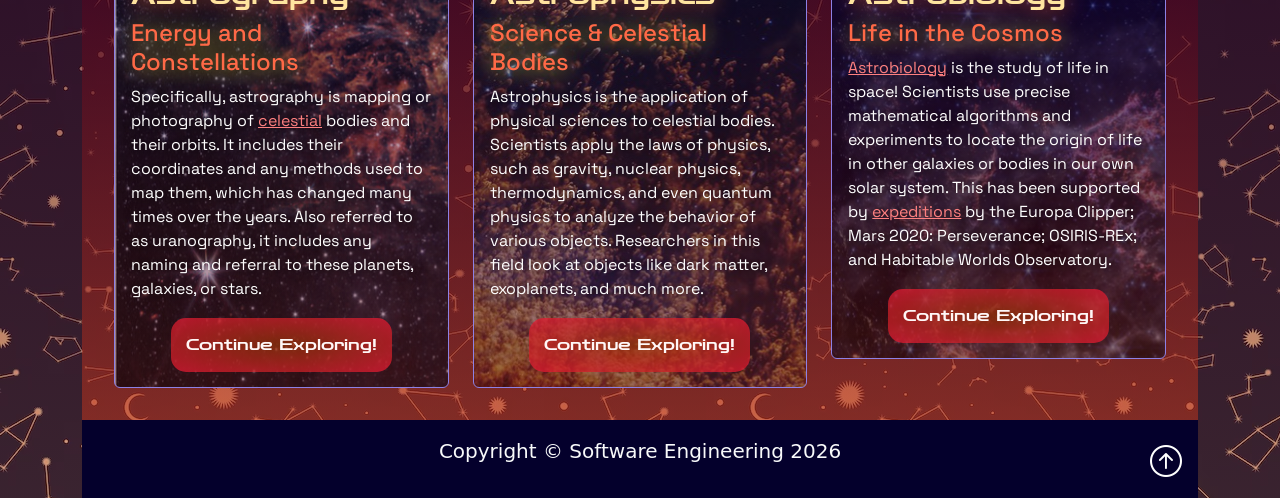
==== commit 8e7f238a: "Completed home page and added carousel for beginning information" ====
--- a/index.html
+++ b/index.html
@@ -113,11 +113,19 @@
         <div class="container">
           <div class="row">
             <h1 class="subtitle" style="text-align: center; margin-top: 20px;">A Study on Astronomy</h1>
-              <h2 class="subtitle" style="text-align: center;"><em>To Infinity and Beyond</em></h2>
-            <div class="col-sm-7 p-3">
-          
-              
-              <p class="overview-right-padding general spaced">
+            <h2 class="subtitle" style="text-align: center;"><em>To Infinity and Beyond</em></h2>
+            <div id="carouselCaptions" class="carousel slide">
+        <div class="carousel-indicators">
+          <button type="button" data-bs-target="#carouselCaptions" data-bs-slide-to="0" class="active" aria-current="true" aria-label="Slide 1"></button>
+          <button type="button" data-bs-target="#carouselCaptions" data-bs-slide-to="1" aria-label="Slide 2"></button>
+          <button type="button" data-bs-target="#carouselCaptions" data-bs-slide-to="2" aria-label="Slide 3"></button>
+        </div>
+      <div class="carousel-inner">
+      <div class="carousel-item active">
+        <img src="img/main/car1.png" class="d-block w-100" alt="Constellations">
+        <div class="carousel-caption d-none d-md-block spaced">
+          <h5 class="title">What is Astronomy?</h5>
+            <p class="overview-right-padding general">
                 <a
                   href="https://astronomy.osu.edu/undergraduates/prospective/what-astronomy"
                   target="_blank"
@@ -129,7 +137,14 @@
                 Bang occurred approximately 13.8 billion years ago, to the very
                 spot that NASA’s telescopes may have been looking at mere
                 seconds ago. Astronomy itself is an observational science.
-                <br /><br />
+            </p>
+        </div>
+      </div>
+      <div class="carousel-item">
+        <img src="img/main/car2.png" class="d-block w-100" alt="Second constellation">
+        <div class="carousel-caption d-none d-md-block spaced">
+          <h5 class="title">How is it Studied?</h5>
+          <p class="overview-right-padding general">
                 <a
                   href="https://earthhow.com/what-is-astronomy/"
                   target="_blank"
@@ -141,22 +156,41 @@
                 of celestial bodies; astrobiology, and the exploration for life
                 that may exist in space; astrophysics, how the laws of physics
                 can be applied to study distant objects; and astrogeology, what
-                the physical materials in space are composed of. <br /><br />
-                There are
+                the physical materials in space are composed of.
+              </p>
+        </div>
+    </div>
+    <div class="carousel-item">
+      <img src="img/main/car3.png" class="d-block w-100" alt="Third constellation">
+      <div class="carousel-caption d-none d-md-block spaced">
+        <h5 class="title">How Do You Identify Astronomy Studies?</h5>
+        <p class="overview-right-padding general">There are
                 <a
                   href="https://www.ebsco.com/research-starters/astronomy-and-astrophysics/astronomy/"
                   target="_blank"
                   rel="noopener noreferrer"
                   >two types</a
                 >
-                of astronomy: theoretical and observational. In observational
+                of astronomy fields: theoretical and observational. In observational
                 astronomy, data is taken straight from space. In theoretical
                 astronomy, machine learning models and other algorithms are
                 created to predict the outcome of parts of astronomy.
               </p>
-            </div>
+      </div>
+    </div>
+  </div>
+  <button class="carousel-control-prev" type="button" data-bs-target="#carouselCaptions" data-bs-slide="prev">
+    <span class="carousel-control-prev-icon" aria-hidden="true"></span>
+    <span class="visually-hidden">Previous</span>
+  </button>
+  <button class="carousel-control-next" type="button" data-bs-target="#carouselCaptions" data-bs-slide="next">
+    <span class="carousel-control-next-icon" aria-hidden="true"></span>
+    <span class="visually-hidden">Next</span>
+  </button>
+</div>
+
+<br><hr>
             
-          </div>
         <section class="cards-to-reveal">
         <div class="container">
           <br />
@@ -239,7 +273,9 @@
           <br>
 
         </div>
+        <br>
       </section>
+    
       <footer class="p-3 footer text-light text-center position-relative">
         <div class="container">
           <p class="lead">Copyright &copy; Software Engineering 2026</p>
--- a/css/main.css
+++ b/css/main.css
@@ -261,5 +261,10 @@
 }
 
 .spaced {
-  line-height: 1.75em;;
+  line-height: 1.75em;
+  background-color: #020c30bb;
+  margin: 30px auto 20px;
+  padding: 20px 15px;
+  border-radius: 20px;
+  font-size: 120%;
 }
